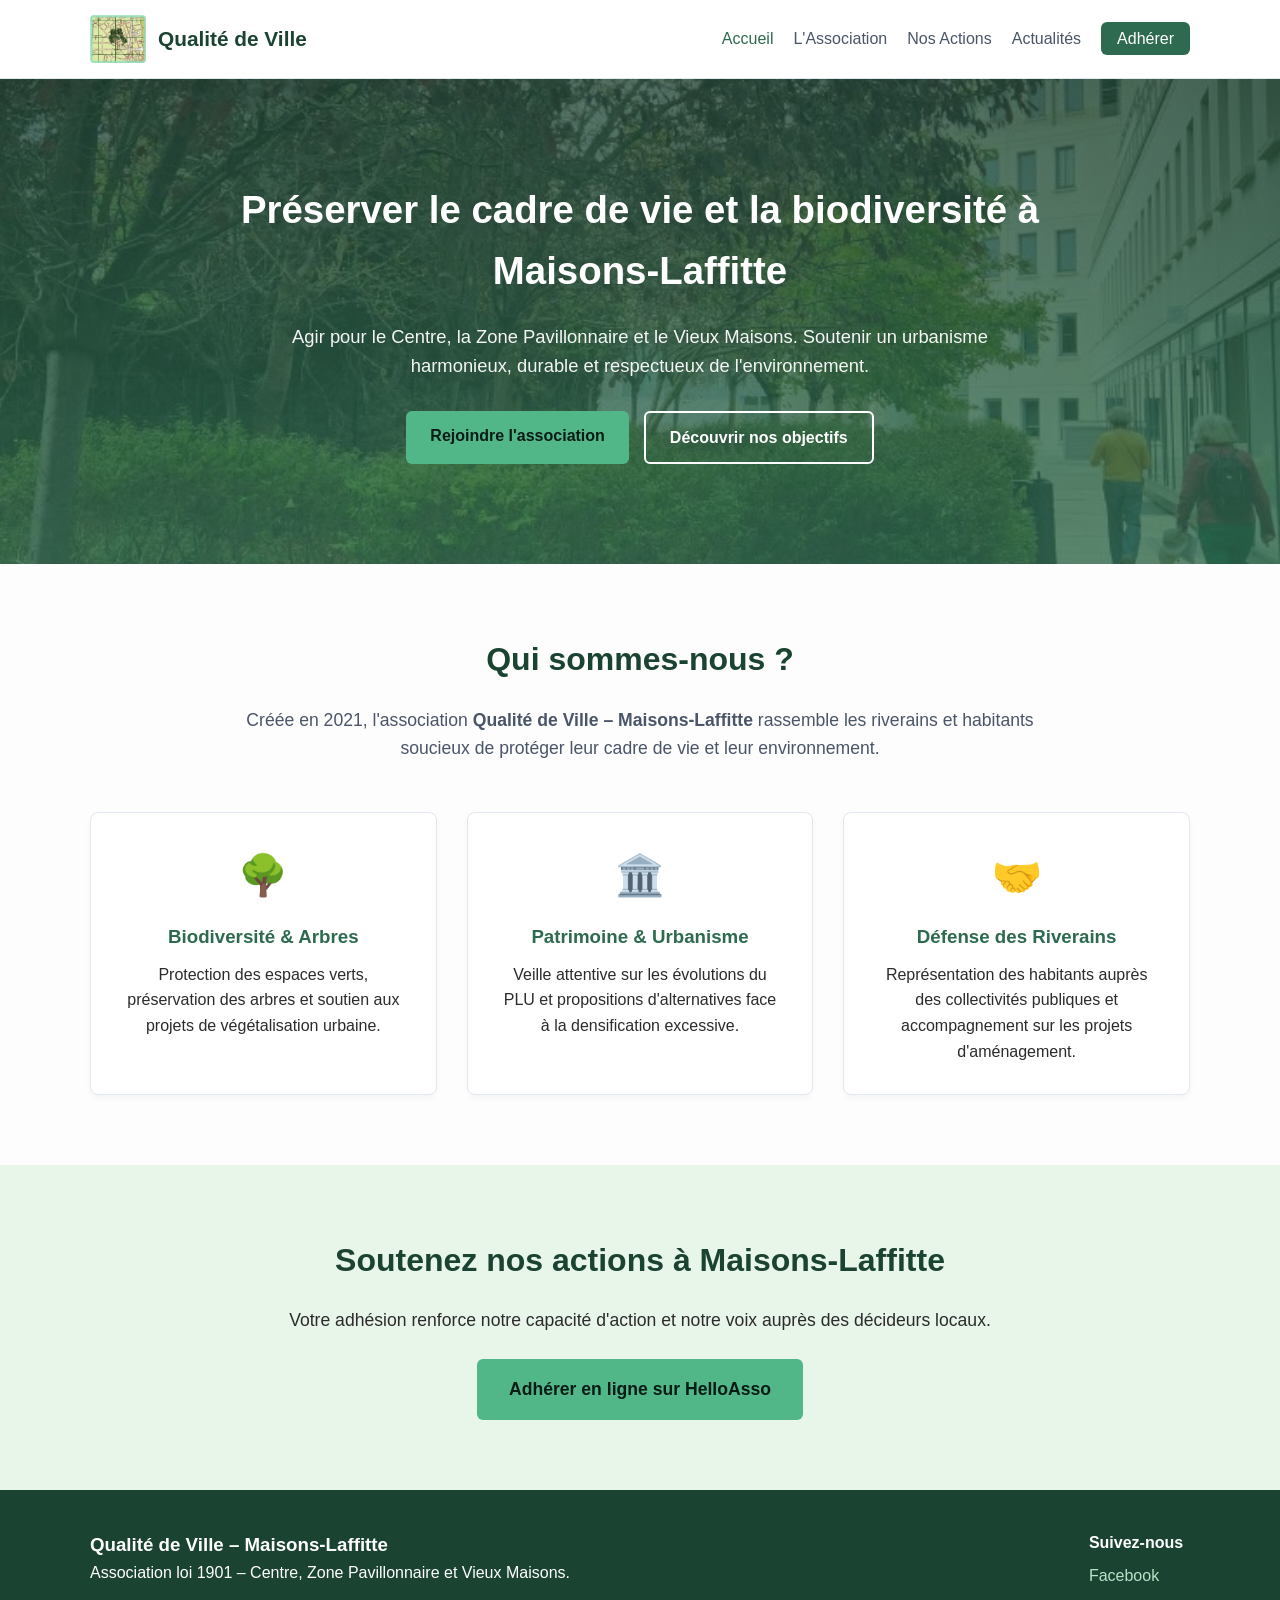
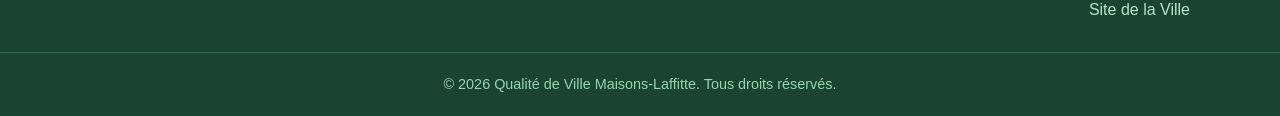
==== index.html @ 70b301c2 "Add files via upload" ====
<!DOCTYPE html>
<html lang="fr">
<head>
  <meta charset="UTF-8">
  <meta name="viewport" content="width=device-width, initial-scale=1.0">
  <title>Qualité de Ville – Maisons-Laffitte</title>
  <link rel="stylesheet" href="style.css">
</head>
<body>

  <!-- En-tête & Navigation -->
  <header>
    <div class="container nav-container">
      <div class="logo">
        <a href="index.html">
          <img src="logo.png" alt="Logo Qualité de Ville Maisons-Laffitte" class="logo-img">
          <span>Qualité de Ville</span>
        </a>
      </div>
      <nav>
        <ul>
          <li><a href="index.html" class="active">Accueil</a></li>
          <li><a href="presentation.html">L'Association</a></li>
          <li><a href="actions.html">Nos Actions</a></li>
          <li><a href="actualites.html">Actualités</a></li>
          <li><a href="adherer.html" class="btn-nav">Adhérer</a></li>
        </ul>
      </nav>
    </div>
  </header>

  <!-- Section Héro (Bannière avec votre photo de fond) -->
  <section class="hero">
    <div class="container hero-content">
      <h1>Préserver le cadre de vie et la biodiversité à Maisons-Laffitte</h1>
      <p>Agir pour le Centre, la Zone Pavillonnaire et le Vieux Maisons. Soutenir un urbanisme harmonieux, durable et respectueux de l'environnement.</p>
      <div class="hero-buttons">
        <a href="https://www.helloasso.com/associations/qualite-de-ville-maisons-laffitte" target="_blank" class="btn btn-primary">Rejoindre l'association</a>
        <a href="presentation.html" class="btn btn-secondary">Découvrir nos objectifs</a>
      </div>
    </div>
  </section>

  <!-- Section Présentation Rapide -->
  <section class="section about-summary">
    <div class="container">
      <h2>Qui sommes-nous ?</h2>
      <p class="lead">Créée en 2021, l'association <strong>Qualité de Ville – Maisons-Laffitte</strong> rassemble les riverains et habitants soucieux de protéger leur cadre de vie et leur environnement.</p>
      
      <div class="features-grid">
        <div class="feature-card">
          <div class="icon">🌳</div>
          <h3>Biodiversité & Arbres</h3>
          <p>Protection des espaces verts, préservation des arbres et soutien aux projets de végétalisation urbaine.</p>
        </div>
        <div class="feature-card">
          <div class="icon">🏛️</div>
          <h3>Patrimoine & Urbanisme</h3>
          <p>Veille attentive sur les évolutions du PLU et propositions d'alternatives face à la densification excessive.</p>
        </div>
        <div class="feature-card">
          <div class="icon">🤝</div>
          <h3>Défense des Riverains</h3>
          <p>Représentation des habitants auprès des collectivités publiques et accompagnement sur les projets d'aménagement.</p>
        </div>
      </div>
    </div>
  </section>

  <!-- Section Appel à l'action / Adhésion -->
  <section class="section cta-section">
    <div class="container text-center">
      <h2>Soutenez nos actions à Maisons-Laffitte</h2>
      <p>Votre adhésion renforce notre capacité d'action et notre voix auprès des décideurs locaux.</p>
      <a href="https://www.helloasso.com/associations/qualite-de-ville-maisons-laffitte" target="_blank" class="btn btn-primary btn-large">Adhérer en ligne sur HelloAsso</a>
    </div>
  </section>

  <!-- Pied de page -->
  <footer>
    <div class="container footer-content">
      <div class="footer-info">
        <h3>Qualité de Ville – Maisons-Laffitte</h3>
        <p>Association loi 1901 – Centre, Zone Pavillonnaire et Vieux Maisons.</p>
      </div>
      <div class="footer-links">
        <h4>Suivez-nous</h4>
        <a href="https://www.facebook.com/qualitedevilleml/" target="_blank">Facebook</a>
        <a href="https://www.maisonslaffitte.fr/Associations/10192/11234" target="_blank">Site de la Ville</a>
      </div>
    </div>
    <div class="footer-bottom">
      <p>&copy; 2026 Qualité de Ville Maisons-Laffitte. Tous droits réservés.</p>
    </div>
  </footer>

</body>
</html>
---- style.css ----
/* --- REGLES DE BASE --- */
* {
  margin: 0;
  padding: 0;
  box-sizing: border-box;
}

body {
  font-family: Arial, Helvetica, sans-serif;
  line-height: 1.6;
  color: #2b2b2b;
  background-color: #fcfdfc;
}

.container {
  width: 90%;
  max-width: 1100px;
  margin: 0 auto;
}

/* --- NAVIGATION & HEADER --- */
header {
  background-color: #ffffff;
  border-bottom: 1px solid #e2e8f0;
  position: sticky;
  top: 0;
  z-index: 100;
}

.nav-container {
  display: flex;
  justify-content: space-between;
  align-items: center;
  padding: 15px 0;
}

.logo a {
  display: flex;
  align-items: center;
  gap: 12px;
  font-size: 1.3rem;
  font-weight: bold;
  color: #1b4332;
  text-decoration: none;
}

.logo-img {
  height: 48px;
  width: auto;
  border-radius: 4px;
  object-fit: contain;
}

nav ul {
  display: flex;
  list-style: none;
  gap: 20px;
  align-items: center;
}

nav a {
  text-decoration: none;
  color: #4a5568;
  font-weight: 500;
  transition: color 0.2s;
}

nav a:hover, nav a.active {
  color: #2d6a4f;
}

.btn-nav {
  background-color: #2d6a4f;
  color: white !important;
  padding: 8px 16px;
  border-radius: 6px;
}

.btn-nav:hover {
  background-color: #1b4332;
}

/* --- HERO SECTION --- */
.hero {
  /* Filtre assombrissant vert + l'image de bannière en fond */
  background: linear-gradient(rgba(27, 67, 50, 0.75), rgba(45, 106, 79, 0.75)), 
              url('banniere.jpg') center/cover no-repeat;
  color: white;
  padding: 100px 0;
  text-align: center;
}

.hero h1 {
  font-size: 2.4rem;
  margin-bottom: 20px;
  max-width: 800px;
  margin-left: auto;
  margin-right: auto;
}

.hero p {
  font-size: 1.15rem;
  max-width: 700px;
  margin: 0 auto 30px auto;
  opacity: 0.95;
}

.hero-buttons {
  display: flex;
  gap: 15px;
  justify-content: center;
}

/* --- BOUTONS --- */
.btn {
  display: inline-block;
  padding: 12px 24px;
  border-radius: 6px;
  text-decoration: none;
  font-weight: bold;
  transition: background-color 0.2s;
}

.btn-primary {
  background-color: #52b788;
  color: #081c15;
}

.btn-primary:hover {
  background-color: #74c69d;
}

.btn-secondary {
  background-color: transparent;
  color: white;
  border: 2px solid white;
}

.btn-secondary:hover {
  background-color: white;
  color: #1b4332;
}

.btn-large {
  font-size: 1.1rem;
  padding: 16px 32px;
}

/* --- SECTIONS GLOBALES --- */
.section {
  padding: 70px 0;
}

.section h2 {
  font-size: 2rem;
  color: #1b4332;
  text-align: center;
  margin-bottom: 20px;
}

.lead {
  text-align: center;
  font-size: 1.1rem;
  max-width: 800px;
  margin: 0 auto 50px auto;
  color: #4a5568;
}

/* --- GRILLE D'ARGUMENTS --- */
.features-grid {
  display: grid;
  grid-template-columns: repeat(auto-fit, minmax(280px, 1fr));
  gap: 30px;
}

.feature-card {
  background: white;
  padding: 30px;
  border-radius: 8px;
  border: 1px solid #e2e8f0;
  box-shadow: 0 4px 6px rgba(0,0,0,0.03);
  text-align: center;
}

.feature-card .icon {
  font-size: 2.5rem;
  margin-bottom: 15px;
}

.feature-card h3 {
  color: #2d6a4f;
  margin-bottom: 10px;
}

/* --- SECTION CALL TO ACTION --- */
.cta-section {
  background-color: #e8f5e9;
}

.cta-section p {
  margin-bottom: 25px;
  font-size: 1.1rem;
}

.text-center {
  text-align: center;
}

/* --- FOOTER --- */
footer {
  background-color: #1b4332;
  color: white;
  padding-top: 40px;
}

.footer-content {
  display: flex;
  justify-content: space-between;
  flex-wrap: wrap;
  gap: 20px;
  padding-bottom: 30px;
}

.footer-links a {
  display: block;
  color: #b7e4c7;
  text-decoration: none;
  margin-top: 8px;
}

.footer-links a:hover {
  text-decoration: underline;
}

.footer-bottom {
  border-top: 1px solid #2d6a4f;
  text-align: center;
  padding: 20px 0;
  font-size: 0.9rem;
  color: #95d5b2;
}


/* --- EN-TÊTE DE PAGE (PRESENTATION, ACTIONS, ETC.) --- */
.page-header {
  background-color: #1b4332;
  color: white;
  padding: 50px 0;
  text-align: center;
}

.page-header h1 {
  font-size: 2.2rem;
  margin-bottom: 10px;
}

.page-header p {
  font-size: 1.1rem;
  color: #b7e4c7;
  max-width: 700px;
  margin: 0 auto;
}

/* --- BLOCS DE CONTENU --- */
.content-block {
  background: white;
  padding: 30px;
  border-radius: 8px;
  border: 1px solid #e2e8f0;
  margin-bottom: 30px;
}

.content-block h2 {
  text-align: left;
  margin-bottom: 15px;
  color: #2d6a4f;
  border-bottom: 2px solid #e8f5e9;
  padding-bottom: 8px;
}

.content-block p {
  margin-bottom: 15px;
  color: #4a5568;
}

.styled-list {
  list-style: none;
  padding-left: 0;
}

.styled-list li {
  margin-bottom: 15px;
  font-size: 1.05rem;
  color: #2b2b2b;
  line-height: 1.5;
}

/* --- TIMELINE PRESIDENCE --- */
.timeline {
  border-left: 3px solid #52b788;
  padding-left: 20px;
  margin-top: 20px;
}

.timeline-item .date {
  font-weight: bold;
  color: #2d6a4f;
  display: block;
  margin-bottom: 5px;
}

/* --- CARTE ACTIONS --- */
.action-card {
  display: flex;
  gap: 25px;
  background: white;
  padding: 30px;
  border-radius: 8px;
  border: 1px solid #e2e8f0;
  margin-bottom: 25px;
  box-shadow: 0 4px 6px rgba(0,0,0,0.02);
  align-items: flex-start;
}

.action-icon {
  font-size: 2.8rem;
  background-color: #e8f5e9;
  padding: 15px;
  border-radius: 12px;
  line-height: 1;
}

.action-details {
  flex: 1;
}

.action-badge {
  display: inline-block;
  background-color: #2d6a4f;
  color: white;
  font-size: 0.8rem;
  font-weight: bold;
  padding: 4px 10px;
  border-radius: 4px;
  margin-bottom: 10px;
  text-transform: uppercase;
}

.action-details h2 {
  font-size: 1.4rem;
  color: #1b4332;
  text-align: left;
  margin-bottom: 10px;
}

.action-details p {
  color: #4a5568;
  font-size: 1rem;
}

/* Responsivité pour mobiles */
@media (max-width: 600px) {
  .action-card {
    flex-direction: column;
    align-items: center;
    text-align: center;
  }
  .action-details h2 {
    text-align: center;
  }
}

/* --- WIDGET FACEBOOK --- */
.facebook-widget-container {
  display: flex;
  justify-content: center;
  margin: 20px 0;
}
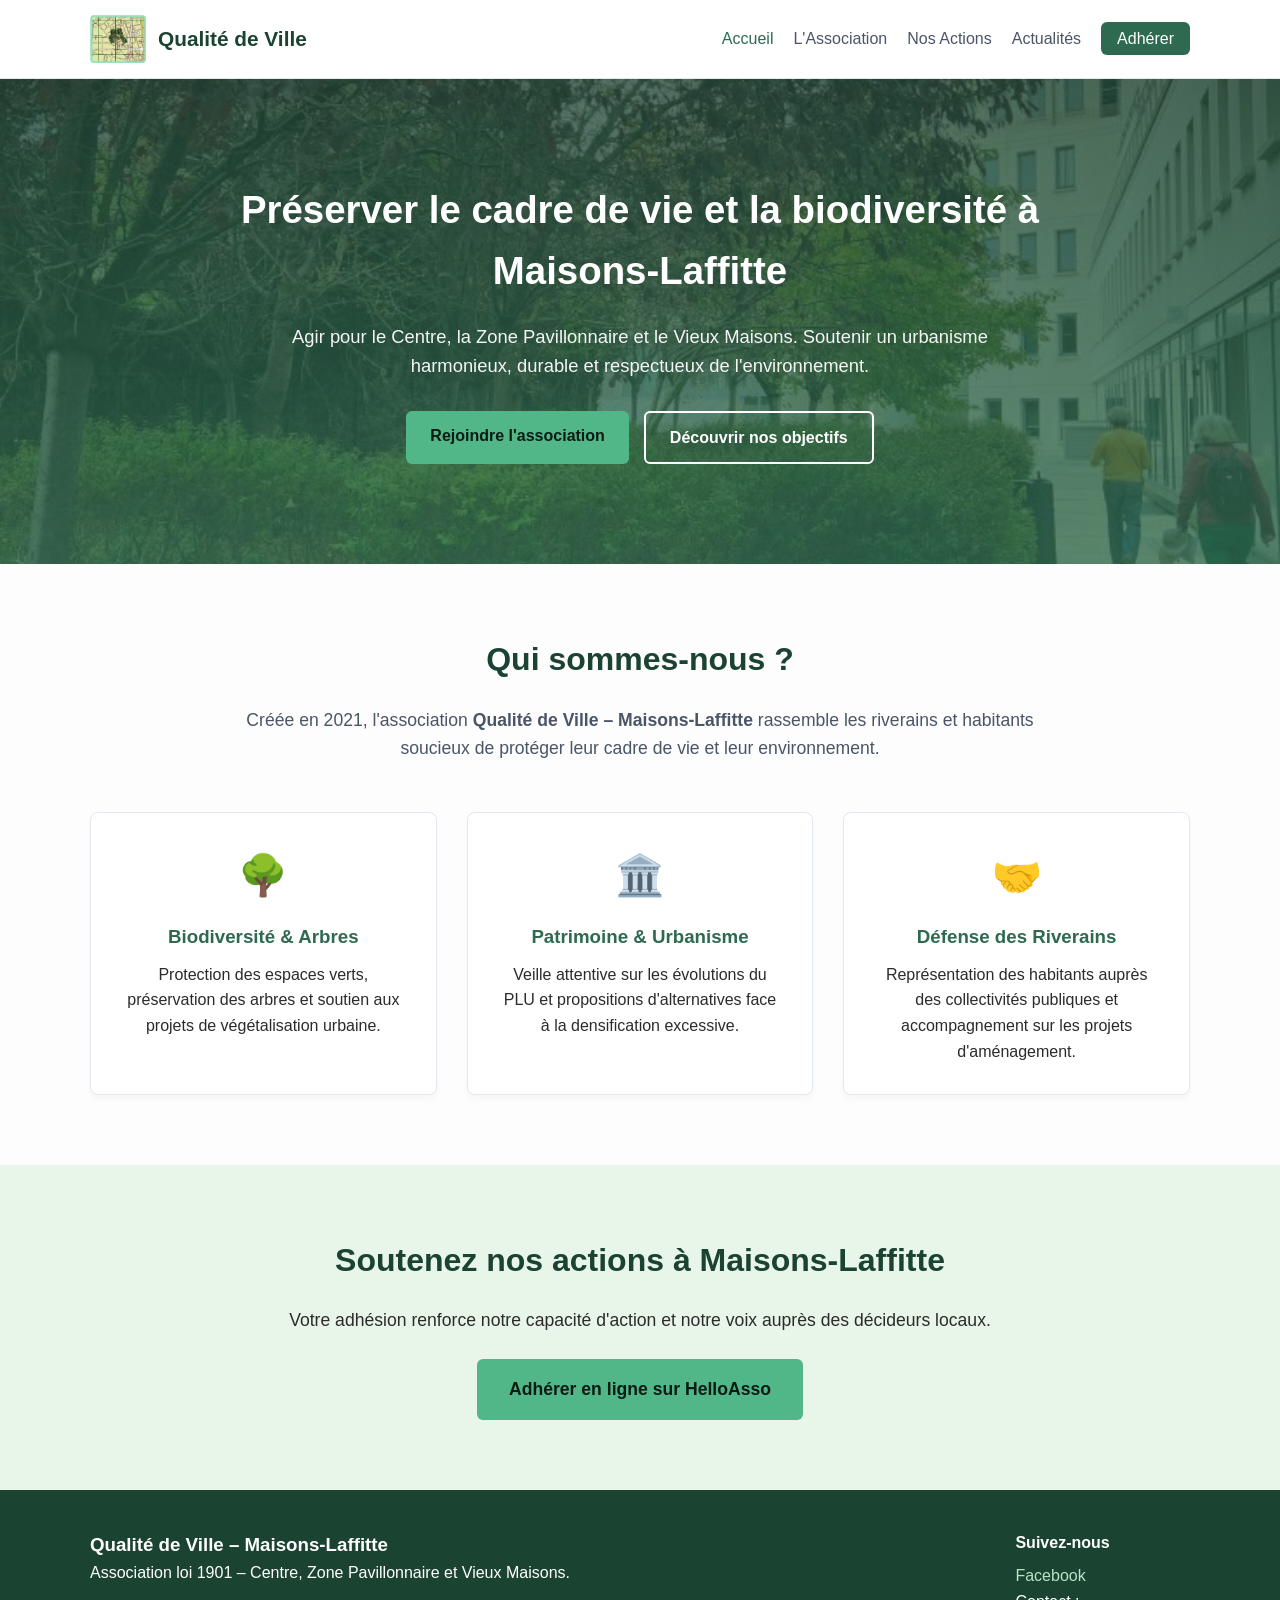
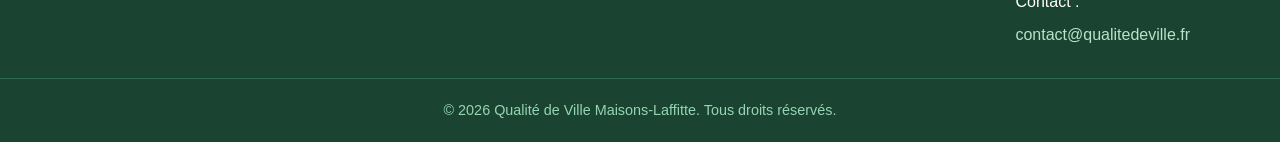
==== commit 163d0f8e: "Fix HTML formatting and structure" ====
--- a/index.html
+++ b/index.html
@@ -86,7 +86,7 @@
       <div class="footer-links">
         <h4>Suivez-nous</h4>
         <a href="https://www.facebook.com/qualitedevilleml/" target="_blank">Facebook</a>
-        <a href="https://www.maisonslaffitte.fr/Associations/10192/11234" target="_blank">Site de la Ville</a>
+        <p>Contact :<a href="qualitedevilleml1@gmail.com">contact@qualitedeville.fr</a></p>
       </div>
     </div>
     <div class="footer-bottom">
@@ -95,4 +95,4 @@
   </footer>
 
 </body>
-</html>+</html>
